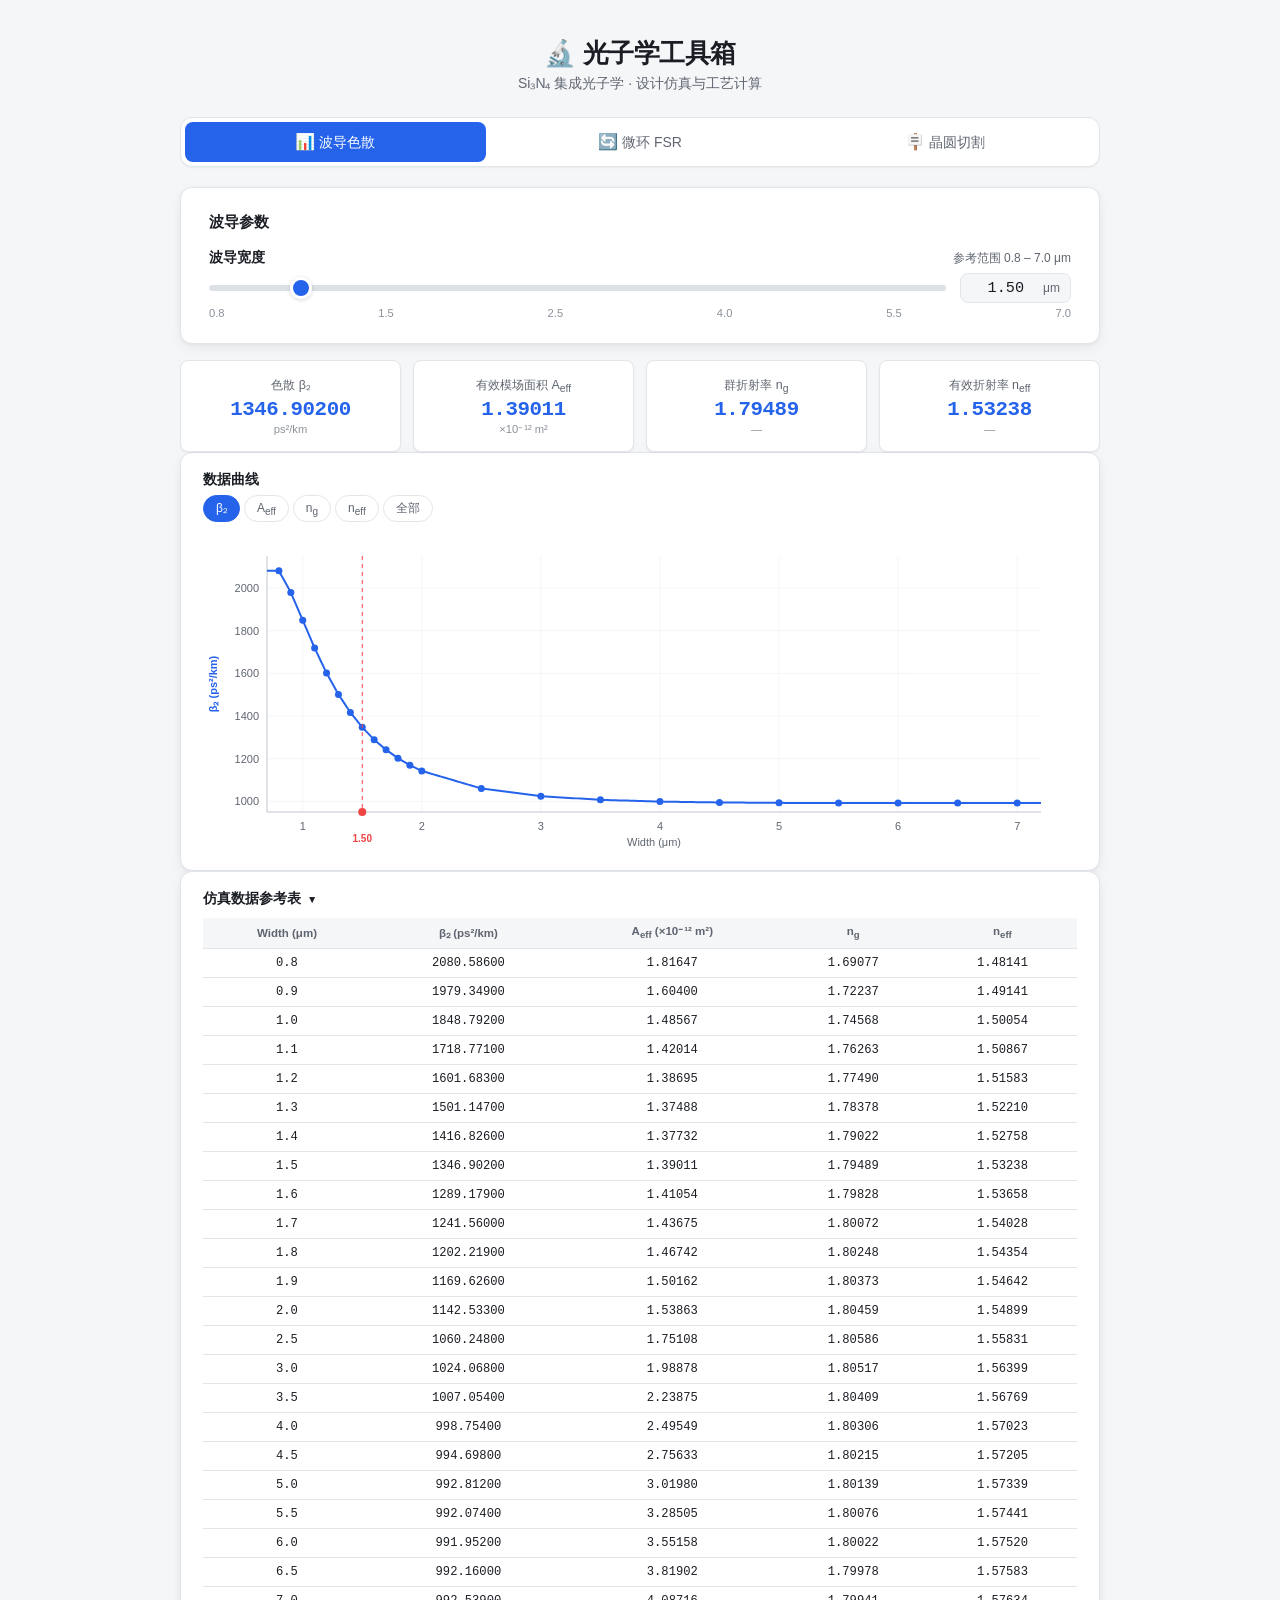
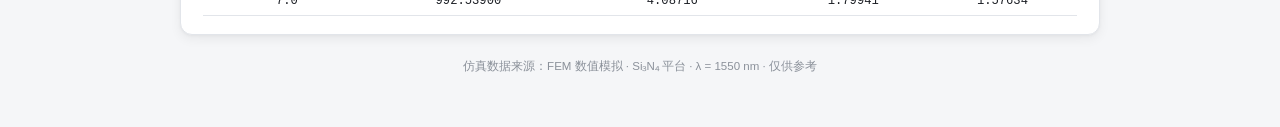
==== index.html @ 235e9ef7 "feat: photonics toolbox - waveguide, microring, wafer calculators" ====
<!DOCTYPE html>
<html lang="zh-CN">
<head>
<meta charset="UTF-8">
<meta name="viewport" content="width=device-width, initial-scale=1.0">
<title>光子学工具箱 — Photonics Toolbox</title>
<link rel="stylesheet" href="css/style.css">
</head>
<body>

<div class="app-container">

  <!-- Header -->
  <header class="app-header">
    <h1>🔬 光子学工具箱</h1>
    <p class="subtitle">Si₃N₄ 集成光子学 · 设计仿真与工艺计算</p>
  </header>

  <!-- Tab Navigation -->
  <nav class="tab-nav" id="tabNav">
    <button class="tab-btn active" data-tab="waveguide">
      <span class="tab-icon">📊</span>波导色散
    </button>
    <button class="tab-btn" data-tab="microring">
      <span class="tab-icon">🔄</span>微环 FSR
    </button>
    <button class="tab-btn" data-tab="wafer">
      <span class="tab-icon">🪧</span>晶圆切割
    </button>
  </nav>

  <!-- ═══════════════ Panel 1: Waveguide Dispersion ═══════════ -->
  <section class="tab-panel active" id="panel-waveguide">

    <!-- Input Card -->
    <div class="card">
      <div class="card-header">波导参数</div>
      <div class="input-group">
        <div class="input-label-row">
          <label for="wgWidthSlider">波导宽度</label>
          <span class="unit">参考范围 0.8 – 7.0 μm</span>
        </div>
        <div class="slider-row">
          <input type="range" id="wgWidthSlider" min="0.8" max="7.0" step="0.01" value="1.5">
          <div class="number-input-wrap">
            <input type="number" id="wgWidthInput" min="0.5" max="10" step="0.01" value="1.50">
            <span class="unit-suffix">μm</span>
          </div>
        </div>
        <div class="range-labels">
          <span>0.8</span><span>1.5</span><span>2.5</span><span>4.0</span><span>5.5</span><span>7.0</span>
        </div>
        <div class="warning" id="wgWarning">⚠ 输入宽度超出仿真数据范围 (0.8–7.0 μm)，结果为线性外推，精度有限。</div>
      </div>
    </div>

    <!-- Results -->
    <div class="results-grid cols-4" id="wgResults">
      <div class="result-card">
        <div class="param-name">色散 β₂</div>
        <div class="param-value" id="wgBeta2">--</div>
        <div class="param-unit">ps²/km</div>
      </div>
      <div class="result-card">
        <div class="param-name">有效模场面积 A<sub>eff</sub></div>
        <div class="param-value" id="wgAeff">--</div>
        <div class="param-unit">×10⁻¹² m²</div>
      </div>
      <div class="result-card">
        <div class="param-name">群折射率 n<sub>g</sub></div>
        <div class="param-value" id="wgNg">--</div>
        <div class="param-unit">—</div>
      </div>
      <div class="result-card">
        <div class="param-name">有效折射率 n<sub>eff</sub></div>
        <div class="param-value" id="wgNeff">--</div>
        <div class="param-unit">—</div>
      </div>
    </div>

    <!-- Chart -->
    <div class="chart-card">
      <h3>数据曲线</h3>
      <div class="chart-tabs" id="wgChartTabs">
        <button class="chart-tab active" data-series="beta2">β₂</button>
        <button class="chart-tab" data-series="aeff">A<sub>eff</sub></button>
        <button class="chart-tab" data-series="ng">n<sub>g</sub></button>
        <button class="chart-tab" data-series="neff">n<sub>eff</sub></button>
        <button class="chart-tab" data-series="all">全部</button>
      </div>
      <div class="canvas-wrap">
        <canvas id="wgChart"></canvas>
      </div>
    </div>

    <!-- Data Table -->
    <div class="table-card">
      <h3 id="wgTableToggle">
        仿真数据参考表
        <span class="toggle-icon" id="wgToggleIcon">▼</span>
      </h3>
      <div id="wgTableWrap">
        <table>
          <thead>
            <tr>
              <th>Width (μm)</th>
              <th>β₂ (ps²/km)</th>
              <th>A<sub>eff</sub> (×10⁻¹² m²)</th>
              <th>n<sub>g</sub></th>
              <th>n<sub>eff</sub></th>
            </tr>
          </thead>
          <tbody id="wgTableBody"></tbody>
        </table>
      </div>
    </div>

  </section>

  <!-- ═══════════════ Panel 2: Microring FSR ═══════════════ -->
  <section class="tab-panel" id="panel-microring">

    <div class="card">
      <div class="card-header">参数设置</div>
      <div class="formula-block">R = c / (n<sub>g</sub> · 2π · FSR)</div>

      <div class="preset-row" id="mrPresets">
        <span style="font-size:0.8rem;color:var(--color-text-secondary);align-self:center">预设波导：</span>
        <button class="preset-btn active" data-ng="1.85">标准 Si₃N₄<br><span style="font-size:0.65rem">700×1500 nm</span></button>
        <button class="preset-btn" data-ng="1.92">厚膜 Si₃N₄<br><span style="font-size:0.65rem">800×2000 nm</span></button>
        <button class="preset-btn" data-ng="1.72">薄膜 Si₃N₄<br><span style="font-size:0.65rem">400×1000 nm</span></button>
        <button class="preset-btn" data-ng="1.78">自定义</button>
      </div>

      <div class="input-group">
        <div class="input-label-row">
          <label for="mrFsr">FSR（自由光谱范围）</label>
          <span class="unit" id="mrFsrVal">100 GHz</span>
        </div>
        <input type="range" id="mrFsr" min="10" max="1000" step="5" value="100">
      </div>
      <div class="input-group">
        <div class="input-label-row">
          <label for="mrNg">群折射率 n<sub>g</sub></label>
          <span class="unit" id="mrNgVal">1.85</span>
        </div>
        <input type="range" id="mrNg" min="1.50" max="2.20" step="0.01" value="1.85">
      </div>
      <div class="input-group">
        <div class="input-label-row">
          <label for="mrLam">中心波长 λ</label>
          <span class="unit" id="mrLamVal">1550 nm</span>
        </div>
        <input type="range" id="mrLam" min="1000" max="2000" step="10" value="1550">
      </div>
    </div>

    <div class="card">
      <div class="card-header">计算结果</div>
      <div class="results-grid cols-3" id="mrResults">
        <div class="result-card">
          <div class="param-name">环半径 R</div>
          <div class="param-value" id="mrR">—</div>
          <div class="param-unit">μm</div>
        </div>
        <div class="result-card">
          <div class="param-name">周长 L = 2πR</div>
          <div class="param-value" id="mrL">—</div>
          <div class="param-unit">μm</div>
        </div>
        <div class="result-card">
          <div class="param-name">直径 2R</div>
          <div class="param-value" id="mrD">—</div>
          <div class="param-unit">μm</div>
        </div>
        <div class="result-card">
          <div class="param-name">FSR（波长域）</div>
          <div class="param-value" id="mrFsrNm">—</div>
          <div class="param-unit">nm</div>
        </div>
        <div class="result-card">
          <div class="param-name">模式间距 Δν</div>
          <div class="param-value" id="mrFsrGhz">—</div>
          <div class="param-unit">GHz</div>
        </div>
        <div class="result-card">
          <div class="param-name">腔内光子寿命 τ<br><span style="font-size:0.65rem;color:var(--color-text-tertiary)">(假设 Q = 10⁶)</span></div>
          <div class="param-value" id="mrTau">—</div>
          <div class="param-unit">ns</div>
        </div>
      </div>
      <div class="info-note" id="mrNote"></div>
    </div>

  </section>

  <!-- ═══════════════ Panel 3: Wafer Die Calculator ═══════════ -->
  <section class="tab-panel" id="panel-wafer">

    <div class="card">
      <div class="split-layout">
        <!-- Controls -->
        <div class="split-controls">
          <div class="card-header">晶圆参数设置</div>

          <div class="input-group">
            <label style="display:block;font-size:0.8rem;font-weight:600;margin-bottom:4px;">晶圆尺寸</label>
            <select id="wfSize">
              <option value="4">4 Inch (100 mm)</option>
              <option value="6">6 Inch (150 mm)</option>
              <option value="8" selected>8 Inch (200 mm)</option>
              <option value="12">12 Inch (300 mm)</option>
            </select>
          </div>

          <div style="display:flex;gap:10px;" class="input-group">
            <div style="flex:1">
              <label style="display:block;font-size:0.8rem;font-weight:600;margin-bottom:4px;">Die 宽度 X (mm)</label>
              <input type="number" id="wfDieX" value="5.0" step="0.1" min="0.1" style="width:100%;padding:7px 10px;border:1px solid var(--color-border);border-radius:var(--radius);font-size:0.9rem;">
            </div>
            <div style="flex:1">
              <label style="display:block;font-size:0.8rem;font-weight:600;margin-bottom:4px;">Die 高度 Y (mm)</label>
              <input type="number" id="wfDieY" value="5.0" step="0.1" min="0.1" style="width:100%;padding:7px 10px;border:1px solid var(--color-border);border-radius:var(--radius);font-size:0.9rem;">
            </div>
          </div>

          <div style="display:flex;gap:10px;" class="input-group">
            <div style="flex:1">
              <label style="display:block;font-size:0.8rem;font-weight:600;margin-bottom:4px;">切割道宽度 (mm)</label>
              <input type="number" id="wfScribe" value="0.10" step="0.01" min="0" style="width:100%;padding:7px 10px;border:1px solid var(--color-border);border-radius:var(--radius);font-size:0.9rem;">
            </div>
            <div style="flex:1">
              <label style="display:block;font-size:0.8rem;font-weight:600;margin-bottom:4px;">边缘去除 (mm)</label>
              <input type="number" id="wfEdge" value="3.0" step="0.1" min="0" style="width:100%;padding:7px 10px;border:1px solid var(--color-border);border-radius:var(--radius);font-size:0.9rem;">
            </div>
          </div>

          <div class="results-panel">
            <h3>计算结果</h3>
            <div class="result-item">
              <span>有效芯片 (Good Dies):</span>
              <strong id="wfGood">0</strong>
            </div>
            <div class="result-item">
              <span>残缺/边缘芯片 (Partial):</span>
              <span id="wfPartial">0</span>
            </div>
            <div class="result-item">
              <span>总计 (Total):</span>
              <span id="wfTotal">0</span>
            </div>
            <div class="result-item">
              <span>晶圆面积利用率:</span>
              <span id="wfUtil">0%</span>
            </div>
          </div>

          <p class="info-note">* 计算基于中心对齐网格法。1 Inch = 25.4 mm。</p>
        </div>

        <!-- Visualization -->
        <div class="split-viz">
          <div class="wafer-viz">
            <canvas id="wfCanvas" width="500" height="500"></canvas>
            <div class="legend">
              <div class="legend-item"><div class="legend-box" style="background:#2ecc71;"></div> 有效 Die</div>
              <div class="legend-item"><div class="legend-box" style="background:#e74c3c;"></div> 无效 Die</div>
              <div class="legend-item"><div class="legend-box" style="background:rgba(255,255,255,0.1);border:1px dashed #888;"></div> 切割道</div>
            </div>
          </div>
        </div>
      </div>
    </div>

  </section>

  <!-- Footer -->
  <footer class="app-footer">
    仿真数据来源：FEM 数值模拟 · Si₃N₄ 平台 · λ = 1550 nm · 仅供参考
  </footer>

</div>

<!-- Scripts: load modules first, then app controller -->
<script src="js/waveguide.js"></script>
<script src="js/microring.js"></script>
<script src="js/wafer.js"></script>
<script src="js/app.js"></script>

</body>
</html>
---- css/style.css ----
/* ═══════════════════════════════════════════════════════════════
   Photonics Toolbox — Unified Design System
   Si₃N₄ Integrated Photonics Design & Process Calculator
   ═══════════════════════════════════════════════════════════════ */

/* ── Design Tokens ─────────────────────────────────────────── */
:root {
  /* Palette */
  --color-primary: #2563eb;
  --color-primary-hover: #1d4ed8;
  --color-primary-light: #eff4ff;
  --color-accent-amber: #d97706;
  --color-accent-emerald: #059669;
  --color-accent-violet: #7c3aed;
  --color-danger: #ef4444;

  /* Surfaces */
  --color-bg: #f5f6f8;
  --color-surface: #ffffff;
  --color-surface-secondary: #f8f9fb;
  --color-surface-warning: #fffbeb;

  /* Text */
  --color-text: #1a1d23;
  --color-text-secondary: #5f6570;
  --color-text-tertiary: #8b919a;

  /* Borders */
  --color-border: #e2e5ea;
  --color-border-secondary: #dde1e7;
  --color-border-tertiary: #e8ecf1;
  --color-border-warning: #fde68a;

  /* Shadows */
  --shadow-sm: 0 1px 2px rgba(0,0,0,0.05);
  --shadow-md: 0 4px 12px rgba(0,0,0,0.06), 0 1px 3px rgba(0,0,0,0.04);
  --shadow-lg: 0 8px 24px rgba(0,0,0,0.08), 0 2px 6px rgba(0,0,0,0.04);

  /* Radii */
  --radius-sm: 6px;
  --radius: 8px;
  --radius-md: 8px;
  --radius-lg: 12px;
  --radius-xl: 16px;
  --radius-full: 20px;

  /* Typography */
  --font-sans: -apple-system, BlinkMacSystemFont, 'Segoe UI', 'PingFang SC',
    'Microsoft YaHei', sans-serif;
  --font-mono: 'SF Mono', 'Cascadia Code', 'Consolas', monospace;

  /* Transitions */
  --ease-out: cubic-bezier(0.16, 1, 0.3, 1);
  --duration-fast: 150ms;
  --duration-normal: 250ms;

  /* ── Aliases for microring module compatibility ─────────── */
  --color-background-primary: var(--color-surface);
  --color-background-secondary: var(--color-surface-secondary);
  --color-background-info: var(--color-primary-light);
  --color-text-primary: var(--color-text);
  --color-text-info: var(--color-primary);
  --border-radius-md: var(--radius);
  --border-radius-lg: var(--radius-lg);
}

/* ── Reset ────────────────────────────────────────────────── */
*, *::before, *::after {
  box-sizing: border-box;
  margin: 0;
  padding: 0;
}

/* ── Body ─────────────────────────────────────────────────── */
body {
  font-family: var(--font-sans);
  background: var(--color-bg);
  color: var(--color-text);
  min-height: 100vh;
  display: flex;
  justify-content: center;
  padding: 32px 20px 48px;
}

/* ── App Shell ────────────────────────────────────────────── */
.app-container {
  width: 100%;
  max-width: 920px;
  display: flex;
  flex-direction: column;
  gap: 20px;
}

/* ── Header ───────────────────────────────────────────────── */
.app-header {
  text-align: center;
  padding: 4px 0;
}
.app-header h1 {
  font-size: 1.6rem;
  font-weight: 700;
  letter-spacing: -0.02em;
  color: var(--color-text);
}
.app-header .subtitle {
  font-size: 0.875rem;
  color: var(--color-text-secondary);
  margin-top: 4px;
}

/* ── Tab Navigation ───────────────────────────────────────── */
.tab-nav {
  display: flex;
  gap: 4px;
  background: var(--color-surface);
  border: 1px solid var(--color-border);
  border-radius: var(--radius-lg);
  padding: 4px;
  box-shadow: var(--shadow-sm);
  overflow-x: auto;
}
.tab-btn {
  flex: 1;
  min-width: 0;
  padding: 10px 16px;
  border: none;
  border-radius: var(--radius);
  background: transparent;
  color: var(--color-text-secondary);
  font-size: 0.875rem;
  font-weight: 500;
  font-family: var(--font-sans);
  cursor: pointer;
  transition: all var(--duration-fast);
  white-space: nowrap;
}
.tab-btn:hover {
  color: var(--color-primary);
  background: var(--color-primary-light);
}
.tab-btn.active {
  background: var(--color-primary);
  color: #fff;
}
.tab-icon {
  font-size: 1rem;
  margin-right: 4px;
}

/* ── Tab Panels ───────────────────────────────────────────── */
.tab-panel {
  display: none;
}
.tab-panel.active {
  display: block;
}

/* ── Card ─────────────────────────────────────────────────── */
.card {
  background: var(--color-surface);
  border: 1px solid var(--color-border);
  border-radius: var(--radius-lg);
  padding: 24px 28px;
  box-shadow: var(--shadow-md);
  margin-bottom: 16px;
}
.card:last-child { margin-bottom: 0; }
.card-header {
  font-size: 0.95rem;
  font-weight: 600;
  color: var(--color-text);
  margin-bottom: 16px;
  display: flex;
  align-items: center;
  gap: 8px;
}

/* ── Form Controls ────────────────────────────────────────── */
.input-group { margin-bottom: 14px; }
.input-group:last-child { margin-bottom: 0; }

.input-label-row {
  display: flex;
  justify-content: space-between;
  align-items: baseline;
  margin-bottom: 6px;
}
.input-label-row label {
  font-weight: 600;
  font-size: 0.875rem;
}
.input-label-row .unit {
  font-size: 0.75rem;
  color: var(--color-text-secondary);
}

/* Range slider row */
.slider-row {
  display: flex;
  align-items: center;
  gap: 14px;
}

/* Custom range input */
input[type="range"] {
  -webkit-appearance: none;
  appearance: none;
  flex: 1;
  height: 6px;
  border-radius: 3px;
  background: var(--color-border-secondary);
  outline: none;
  cursor: pointer;
}
input[type="range"]::-webkit-slider-thumb {
  -webkit-appearance: none;
  appearance: none;
  width: 22px;
  height: 22px;
  border-radius: 50%;
  background: var(--color-primary);
  border: 3px solid #fff;
  box-shadow: 0 1px 4px rgba(0,0,0,0.15);
  cursor: pointer;
  transition: transform 0.15s ease;
}
input[type="range"]::-webkit-slider-thumb:hover {
  transform: scale(1.12);
}

/* Number input */
.number-input-wrap {
  display: flex;
  align-items: center;
  background: var(--color-bg);
  border: 1px solid var(--color-border);
  border-radius: var(--radius);
  padding: 5px 10px;
  gap: 4px;
  transition: border-color var(--duration-fast);
}
.number-input-wrap:focus-within {
  border-color: var(--color-primary);
  box-shadow: 0 0 0 3px rgba(37,99,235,0.1);
}
.number-input-wrap input {
  border: none;
  background: transparent;
  font-size: 0.95rem;
  font-family: var(--font-mono);
  width: 68px;
  text-align: right;
  outline: none;
  color: var(--color-text);
}
.number-input-wrap .unit-suffix {
  font-size: 0.75rem;
  color: var(--color-text-secondary);
  white-space: nowrap;
}

.range-labels {
  display: flex;
  justify-content: space-between;
  font-size: 0.7rem;
  color: var(--color-text-tertiary);
  margin-top: 4px;
}

/* Select */
select {
  width: 100%;
  padding: 8px 12px;
  border: 1px solid var(--color-border);
  border-radius: var(--radius);
  font-size: 0.9rem;
  font-family: var(--font-sans);
  background: var(--color-surface);
  color: var(--color-text);
  cursor: pointer;
  outline: none;
}
select:focus {
  border-color: var(--color-primary);
  box-shadow: 0 0 0 3px rgba(37,99,235,0.1);
}

/* ── Warning ──────────────────────────────────────────────── */
.warning {
  font-size: 0.8rem;
  color: var(--color-accent-amber);
  background: var(--color-surface-warning);
  border: 1px solid var(--color-border-warning);
  border-radius: var(--radius);
  padding: 8px 12px;
  display: none;
  margin-top: 8px;
}
.warning.show { display: block; }

/* ── Preset Buttons ───────────────────────────────────────── */
.preset-row {
  display: flex;
  gap: 6px;
  flex-wrap: wrap;
  margin-bottom: 14px;
  align-items: center;
}
.preset-btn {
  font-size: 0.75rem;
  padding: 5px 12px;
  border: 1px solid var(--color-border-secondary);
  border-radius: var(--radius-full);
  background: transparent;
  color: var(--color-text-secondary);
  cursor: pointer;
  font-family: var(--font-sans);
  transition: all var(--duration-fast);
  line-height: 1.4;
}
.preset-btn:hover {
  border-color: var(--color-primary);
  color: var(--color-primary);
}
.preset-btn.active {
  background: var(--color-primary-light);
  color: var(--color-primary);
  border-color: transparent;
}

/* ── Results Grid ─────────────────────────────────────────── */
.results-grid {
  display: grid;
  gap: 12px;
}
.results-grid.cols-4 { grid-template-columns: repeat(4, 1fr); }
.results-grid.cols-3 { grid-template-columns: repeat(3, 1fr); }
.results-grid.cols-2 { grid-template-columns: repeat(2, 1fr); }

@media (max-width: 700px) {
  .results-grid.cols-4 { grid-template-columns: repeat(2, 1fr); }
  .results-grid.cols-3 { grid-template-columns: repeat(2, 1fr); }
}

.result-card {
  background: var(--color-surface);
  border: 1px solid var(--color-border);
  border-radius: var(--radius);
  padding: 16px 14px;
  text-align: center;
  box-shadow: var(--shadow-sm);
  transition: box-shadow var(--duration-fast), transform var(--duration-fast);
}
.result-card:hover {
  box-shadow: var(--shadow-md);
  transform: translateY(-1px);
}
.result-card .param-name {
  font-size: 0.78rem;
  font-weight: 500;
  color: var(--color-text-secondary);
  margin-bottom: 4px;
}
.result-card .param-value {
  font-family: var(--font-mono);
  font-size: 1.3rem;
  font-weight: 700;
  color: var(--color-primary);
  letter-spacing: -0.02em;
  word-break: break-all;
}
.result-card .param-unit {
  font-size: 0.7rem;
  color: var(--color-text-tertiary);
  margin-top: 2px;
}

/* ── Results Panel (wafer style) ──────────────────────────── */
.results-panel {
  background: var(--color-primary-light);
  padding: 14px 16px;
  border-radius: var(--radius);
  margin-top: 14px;
  border: 1px solid #b8daff;
}
.results-panel h3 {
  font-size: 0.85rem;
  margin-bottom: 8px;
}
.result-item {
  display: flex;
  justify-content: space-between;
  margin-bottom: 6px;
  font-size: 0.9rem;
}
.result-item strong {
  font-size: 1.05rem;
  color: var(--color-primary);
}

/* ── Chart ────────────────────────────────────────────────── */
.chart-card {
  background: var(--color-surface);
  border: 1px solid var(--color-border);
  border-radius: var(--radius-lg);
  padding: 18px 22px;
  box-shadow: var(--shadow-md);
}
.chart-card h3 {
  font-size: 0.85rem;
  font-weight: 600;
  margin-bottom: 6px;
}

/* Chart tabs */
.chart-tabs {
  display: flex;
  gap: 4px;
  margin-bottom: 10px;
  flex-wrap: wrap;
}
.chart-tab {
  border: 1px solid var(--color-border);
  background: var(--color-surface);
  padding: 4px 12px;
  border-radius: var(--radius-full);
  font-size: 0.75rem;
  cursor: pointer;
  transition: all var(--duration-fast);
  color: var(--color-text-secondary);
  font-family: var(--font-sans);
}
.chart-tab:hover {
  border-color: var(--color-primary);
  color: var(--color-primary);
}
.chart-tab.active {
  background: var(--color-primary);
  color: #fff;
  border-color: var(--color-primary);
}

/* Canvas wrapper */
.canvas-wrap {
  position: relative;
  width: 100%;
}
.canvas-wrap canvas {
  display: block;
  width: 100%;
}

/* ── Data Table ───────────────────────────────────────────── */
.table-card {
  background: var(--color-surface);
  border: 1px solid var(--color-border);
  border-radius: var(--radius-lg);
  padding: 18px 22px;
  box-shadow: var(--shadow-md);
  overflow-x: auto;
}
.table-card h3 {
  font-size: 0.85rem;
  font-weight: 600;
  margin-bottom: 10px;
  display: flex;
  align-items: center;
  gap: 6px;
  cursor: pointer;
  user-select: none;
}
.table-card h3 .toggle-icon {
  transition: transform var(--duration-normal);
  font-size: 0.65rem;
}
.table-card h3 .toggle-icon.collapsed {
  transform: rotate(-90deg);
}

table {
  width: 100%;
  border-collapse: collapse;
  font-size: 0.78rem;
}
th, td {
  padding: 7px 10px;
  text-align: center;
  border-bottom: 1px solid var(--color-border);
}
th {
  font-weight: 600;
  color: var(--color-text-secondary);
  font-size: 0.72rem;
  background: var(--color-bg);
  position: sticky;
  top: 0;
}
td {
  font-family: var(--font-mono);
  font-size: 0.76rem;
}
tr:hover td { background: var(--color-primary-light); }
tr.interpolated td { background: #fef3c7; }
tr.interpolated td:first-child::after {
  content: ' *';
  color: var(--color-accent-amber);
  font-size: 0.65rem;
}

.hidden { display: none; }

/* ── Wafer Visualization ──────────────────────────────────── */
.wafer-viz {
  display: flex;
  flex-direction: column;
  align-items: center;
  gap: 10px;
}
.wafer-viz canvas {
  border-radius: var(--radius);
  box-shadow: var(--shadow-md);
  max-width: 100%;
  height: auto;
}
.legend {
  display: flex;
  gap: 16px;
  font-size: 0.8rem;
}
.legend-item {
  display: flex;
  align-items: center;
  gap: 6px;
}
.legend-box {
  width: 14px;
  height: 14px;
  border-radius: 2px;
}

/* ── 2-Column Layout (Wafer) ──────────────────────────────── */
.split-layout {
  display: flex;
  gap: 20px;
  flex-wrap: wrap;
}
.split-layout .split-controls {
  flex: 1;
  min-width: 280px;
}
.split-layout .split-viz {
  flex: 1.5;
  min-width: 300px;
  display: flex;
  align-items: center;
  justify-content: center;
}

/* ── Formula Block ────────────────────────────────────────── */
.formula-block {
  font-family: var(--font-mono);
  font-size: 0.85rem;
  color: var(--color-text-secondary);
  background: var(--color-surface-secondary);
  padding: 10px 14px;
  border-radius: var(--radius);
  margin-bottom: 14px;
}

/* ── Info Note ────────────────────────────────────────────── */
.info-note {
  font-size: 0.78rem;
  color: var(--color-text-secondary);
  line-height: 1.6;
  margin-top: 10px;
}

/* ── Footer ───────────────────────────────────────────────── */
.app-footer {
  text-align: center;
  font-size: 0.72rem;
  color: var(--color-text-tertiary);
  padding: 4px 0;
}
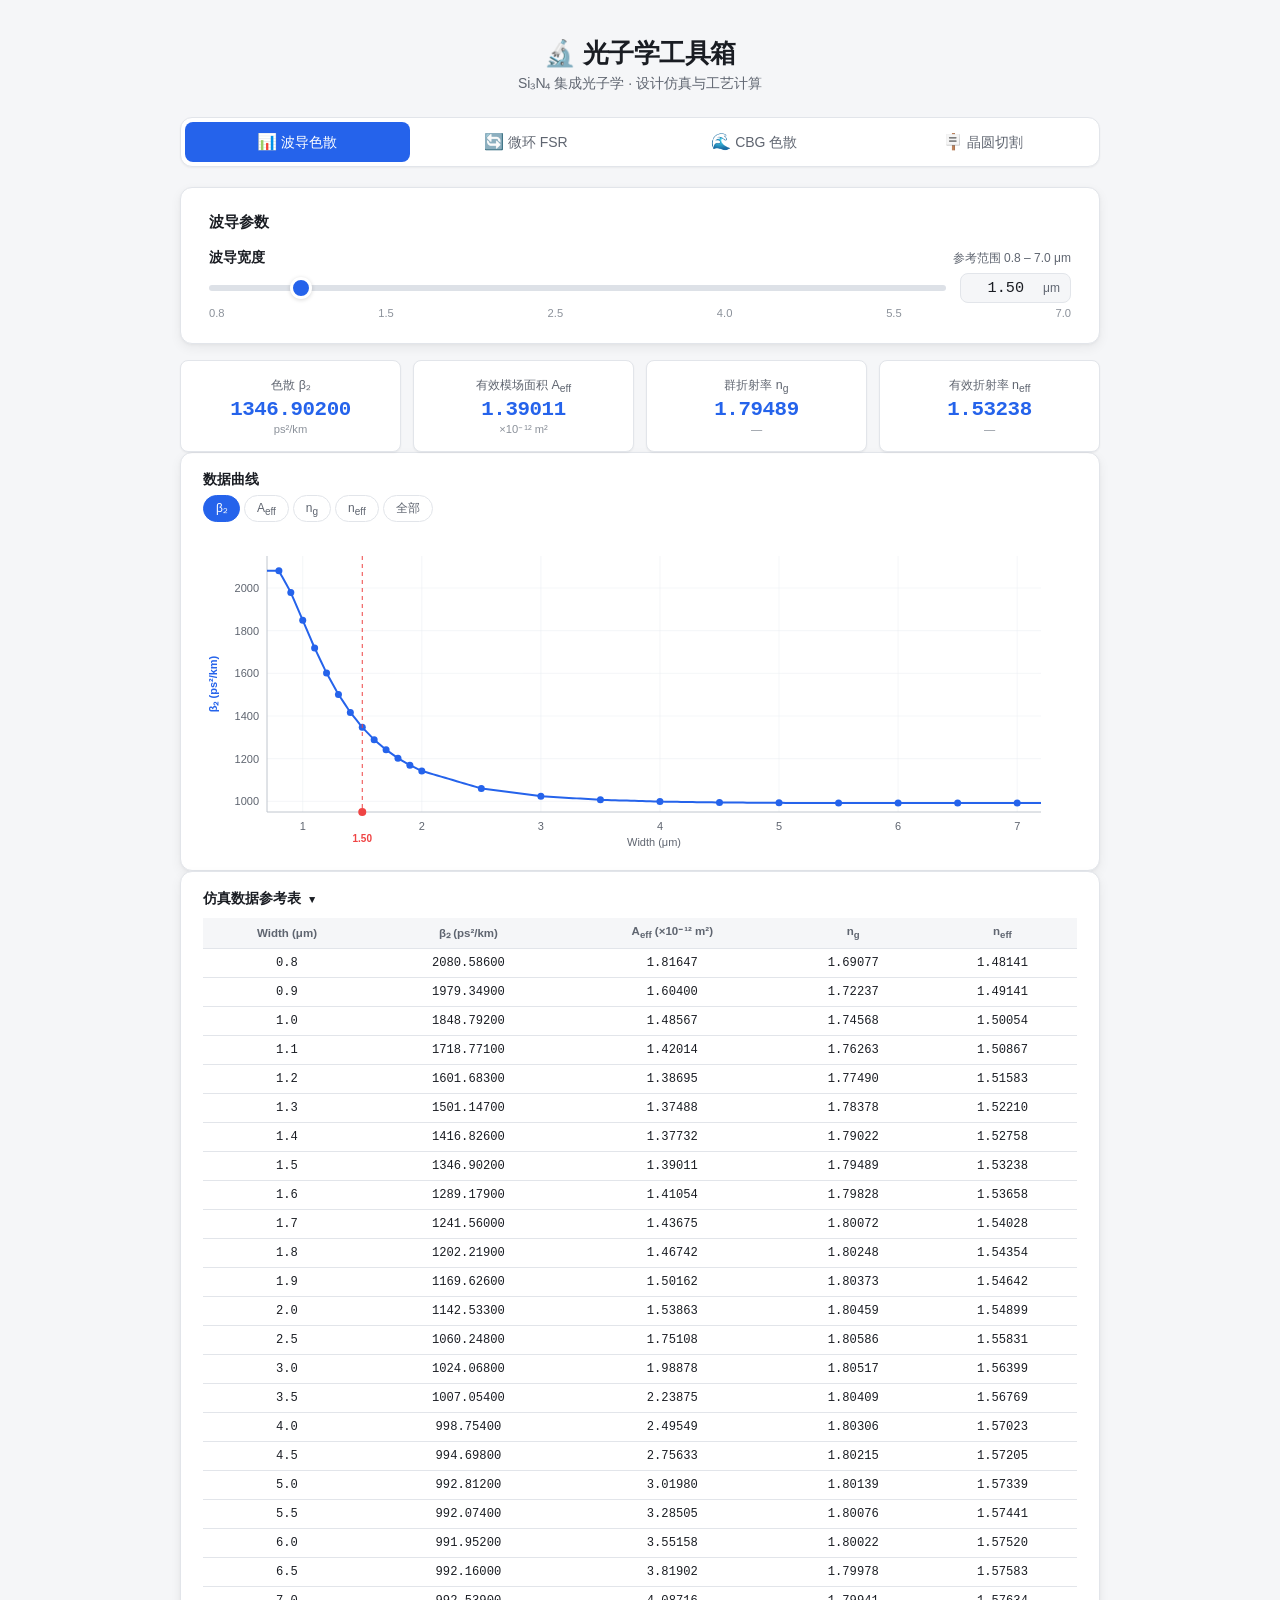
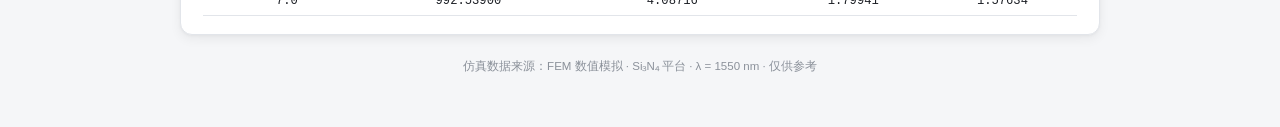
==== commit 6b3bcd2c: "feat: add chirped Bragg grating GDD calculator Add CBG GDD module with fitting and physical models, " ====
--- a/index.html
+++ b/index.html
@@ -23,6 +23,9 @@
     </button>
     <button class="tab-btn" data-tab="microring">
       <span class="tab-icon">🔄</span>微环 FSR
+    </button>
+    <button class="tab-btn" data-tab="cbg-gdd">
+      <span class="tab-icon">🌊</span>CBG 色散
     </button>
     <button class="tab-btn" data-tab="wafer">
       <span class="tab-icon">🪧</span>晶圆切割
@@ -194,7 +197,147 @@
 
   </section>
 
-  <!-- ═══════════════ Panel 3: Wafer Die Calculator ═══════════ -->
+  <!-- ═══════════════ Panel 3: CBG GDD Calculator ═══════════ -->
+  <section class="tab-panel" id="panel-cbg-gdd">
+
+    <!-- Input Card -->
+    <div class="card">
+      <div class="card-header">啁啾布拉格光栅参数</div>
+      <div class="formula-block">
+        |GDD|<sub>fit</sub> = k · N / Δλ &nbsp;&nbsp;|&nbsp;&nbsp;
+        |GDD|<sub>phys</sub> = n<sub>g</sub> · L · λ₀² / (π · c² · Δλ)
+      </div>
+
+      <!-- Waveguide Presets -->
+      <div class="preset-row" id="cbgPresets">
+        <span style="font-size:0.8rem;color:var(--color-text-secondary);align-self:center">预设波导：</span>
+        <button class="preset-btn active" data-ng="2.0" data-neff="1.9">标准 Si₃N₄<br><span style="font-size:0.65rem">n_eff=1.9 n_g=2.0</span></button>
+        <button class="preset-btn" data-ng="1.92" data-neff="1.85">厚膜 Si₃N₄<br><span style="font-size:0.65rem">800×2000 nm</span></button>
+        <button class="preset-btn" data-ng="1.78" data-neff="1.72">薄膜 Si₃N₄<br><span style="font-size:0.65rem">400×1000 nm</span></button>
+      </div>
+
+      <div class="input-group">
+        <div class="input-label-row">
+          <label for="cbgN">周期数 N</label>
+          <span class="unit" id="cbgNVal">500</span>
+        </div>
+        <input type="range" id="cbgN" min="10" max="2000" step="10" value="500">
+      </div>
+
+      <div class="input-group">
+        <div class="input-label-row">
+          <label for="cbgDlambda">波长带宽 Δλ</label>
+          <span class="unit" id="cbgDlambdaVal">80 nm</span>
+        </div>
+        <input type="range" id="cbgDlambda" min="1" max="300" step="1" value="80">
+      </div>
+
+      <div class="input-group">
+        <div class="input-label-row">
+          <label for="cbgLambda0">中心波长 λ₀</label>
+          <span class="unit" id="cbgLambda0Val">1550 nm</span>
+        </div>
+        <input type="range" id="cbgLambda0" min="800" max="2000" step="10" value="1550">
+      </div>
+
+      <div class="input-group">
+        <div class="input-label-row">
+          <label for="cbgNeff">有效折射率 n<sub>eff</sub></label>
+          <span class="unit" id="cbgNeffVal">1.90</span>
+        </div>
+        <input type="range" id="cbgNeff" min="1.40" max="3.50" step="0.01" value="1.90">
+      </div>
+
+      <div class="input-group">
+        <div class="input-label-row">
+          <label for="cbgNg">群折射率 n<sub>g</sub></label>
+          <span class="unit" id="cbgNgVal">2.00</span>
+        </div>
+        <input type="range" id="cbgNg" min="1.50" max="4.00" step="0.01" value="2.00">
+      </div>
+
+      <!-- Chirp Direction -->
+      <div class="input-group">
+        <label style="display:block;font-weight:600;font-size:0.875rem;margin-bottom:6px;">啁啾方向（色散符号）</label>
+        <div class="preset-row" id="cbgChirpGroup">
+          <button class="preset-btn active" data-chirp="short-first" style="flex:1;text-align:center;">
+            短波在前 λₘᵢₙ→λₘₐₓ<br><span style="font-size:0.65rem;">反常色散 GDD &lt; 0</span>
+          </button>
+          <button class="preset-btn" data-chirp="long-first" style="flex:1;text-align:center;">
+            长波在前 λₘₐₓ→λₘᵢₙ<br><span style="font-size:0.65rem;">正常色散 GDD &gt; 0</span>
+          </button>
+        </div>
+      </div>
+
+      <div class="warning" id="cbgWarning"></div>
+    </div>
+
+    <!-- Results Card -->
+    <div class="card">
+      <div class="card-header">计算结果</div>
+      <div class="results-grid cols-2">
+        <div class="result-card">
+          <div class="param-name">群延时色散 |GDD|（拟合）</div>
+          <div class="param-value" id="cbgGddFit">—</div>
+          <div class="param-unit">ps²</div>
+        </div>
+        <div class="result-card">
+          <div class="param-name">群延时色散 |GDD|（物理）</div>
+          <div class="param-value" id="cbgGddPhys">—</div>
+          <div class="param-unit">ps²</div>
+        </div>
+        <div class="result-card">
+          <div class="param-name">光栅总长度 L</div>
+          <div class="param-value" id="cbgGratingLen">—</div>
+          <div class="param-unit">mm</div>
+        </div>
+        <div class="result-card">
+          <div class="param-name">单周期长度 Λ（Bragg 周期）</div>
+          <div class="param-value" id="cbgPeriodLen">—</div>
+          <div class="param-unit">nm</div>
+        </div>
+      </div>
+
+      <!-- Signed GDD (full width) -->
+      <div style="margin-top:12px;background:var(--color-primary-light);padding:14px 18px;border-radius:var(--radius);text-align:center;border:1px solid #b8daff;">
+        <div style="font-size:0.78rem;font-weight:500;color:var(--color-text-secondary);margin-bottom:4px;">带符号 GDD（考虑啁啾方向）</div>
+        <div style="font-family:var(--font-mono);font-size:1.5rem;font-weight:700;" id="cbgGddSigned">—</div>
+        <div style="font-size:0.75rem;color:var(--color-text-secondary);margin-top:2px;">ps² &nbsp;<span id="cbgDispBadge"></span></div>
+      </div>
+    </div>
+
+    <!-- Chart Card -->
+    <div class="chart-card">
+      <h3>|GDD| vs 带宽 Δλ（当前 N）</h3>
+      <p style="font-size:0.75rem;color:var(--color-text-tertiary);margin-bottom:8px;">
+        展示在当前周期数下，群延时色散随啁啾带宽的变化关系（拟合模型）。红色标记为当前工作点。
+      </p>
+      <div class="canvas-wrap">
+        <canvas id="cbgChart"></canvas>
+      </div>
+    </div>
+
+    <!-- Theory Card -->
+    <div class="card">
+      <div class="card-header">计算原理</div>
+      <div class="info-note">
+        <strong>① 拟合模型</strong>（经验验证 k = 5.600×10⁻³ ps²·nm，R² = 0.999999）<br>
+        <code style="background:var(--color-surface-secondary);padding:2px 6px;border-radius:4px;">|GDD| = k · N / Δλ_nm</code><br><br>
+
+        <strong>② 物理模型</strong>（从 Bragg 条件推导）<br>
+        <code style="background:var(--color-surface-secondary);padding:2px 6px;border-radius:4px;">Λ = λ₀ / (2 · n_eff)</code> — Bragg 周期<br>
+        <code style="background:var(--color-surface-secondary);padding:2px 6px;border-radius:4px;">L = N · Λ</code> — 光栅总长度<br>
+        <code style="background:var(--color-surface-secondary);padding:2px 6px;border-radius:4px;">|GDD| = n_g · L · λ₀² / (π · c² · Δλ)</code><br><br>
+
+        <strong>③ 色散符号</strong><br>
+        · 短波在前（λₘᵢₙ→λₘₐₓ）→ 短波先反射路程短、延迟小 → dτ/dλ > 0 → <strong>反常色散 GDD &lt; 0</strong><br>
+        · 长波在前（λₘₐₓ→λₘᵢₙ）→ 长波先反射路程长、延迟大 → dτ/dλ &lt; 0 → <strong>正常色散 GDD &gt; 0</strong>
+      </div>
+    </div>
+
+  </section>
+
+  <!-- ═══════════════ Panel 4: Wafer Die Calculator ═══════════ -->
   <section class="tab-panel" id="panel-wafer">
 
     <div class="card">
@@ -284,6 +427,7 @@
 <!-- Scripts: load modules first, then app controller -->
 <script src="js/waveguide.js"></script>
 <script src="js/microring.js"></script>
+<script src="js/cbg-gdd.js"></script>
 <script src="js/wafer.js"></script>
 <script src="js/app.js"></script>
 
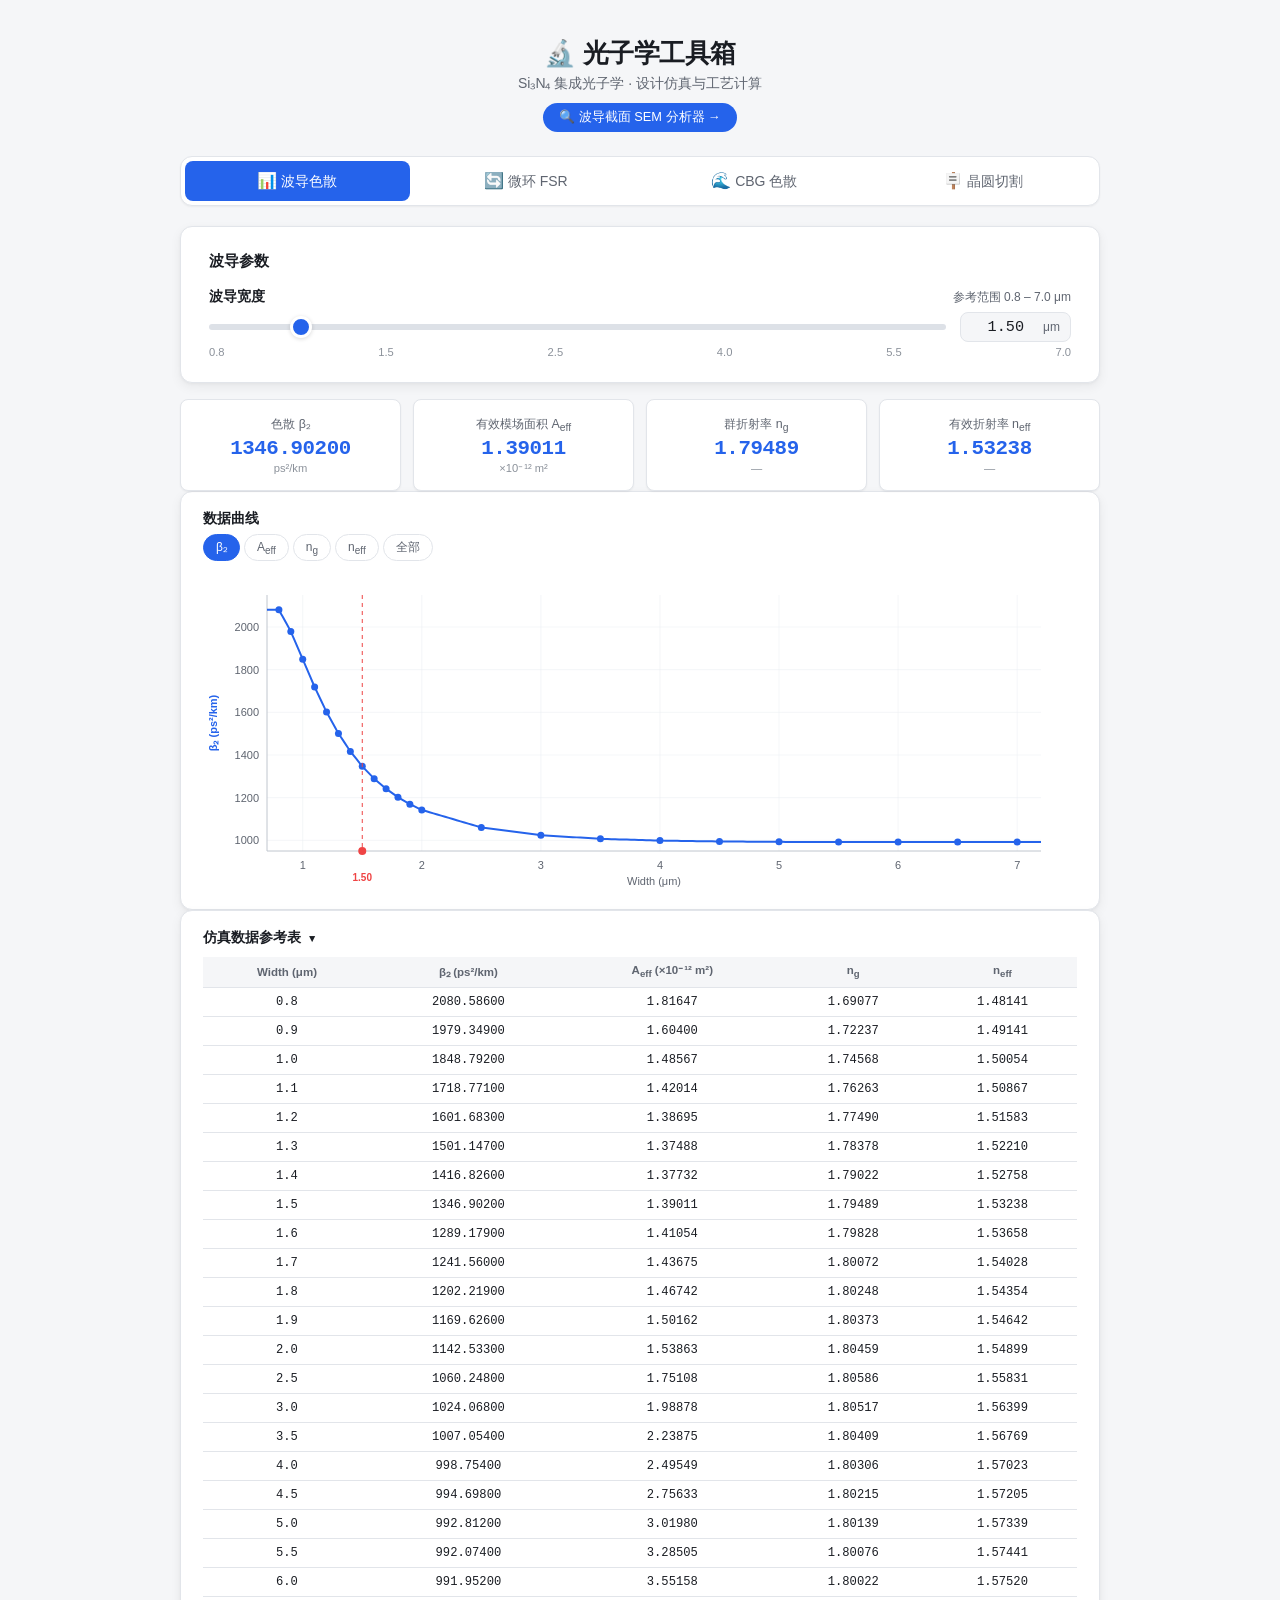
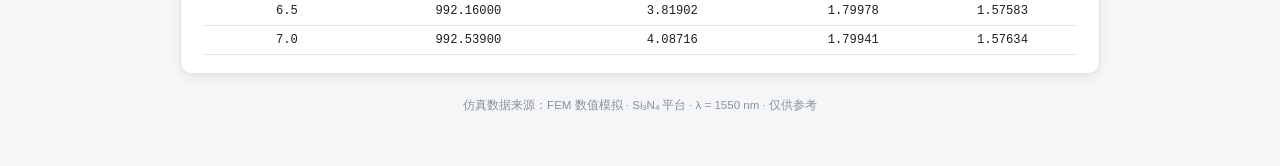
==== commit c1344a02: "feat: add waveguide cross-section SEM analyzer Add standalone waveguide-analyzer.html with full SEM " ====
--- a/index.html
+++ b/index.html
@@ -14,6 +14,9 @@
   <header class="app-header">
     <h1>🔬 光子学工具箱</h1>
     <p class="subtitle">Si₃N₄ 集成光子学 · 设计仿真与工艺计算</p>
+    <div style="margin-top:10px;">
+      <a href="waveguide-analyzer.html" style="display:inline-block;padding:6px 16px;background:var(--color-primary);color:#fff;border-radius:var(--radius-full);font-size:0.8rem;text-decoration:none;font-weight:500;transition:all var(--duration-fast);">🔍 波导截面 SEM 分析器 →</a>
+    </div>
   </header>
 
   <!-- Tab Navigation -->
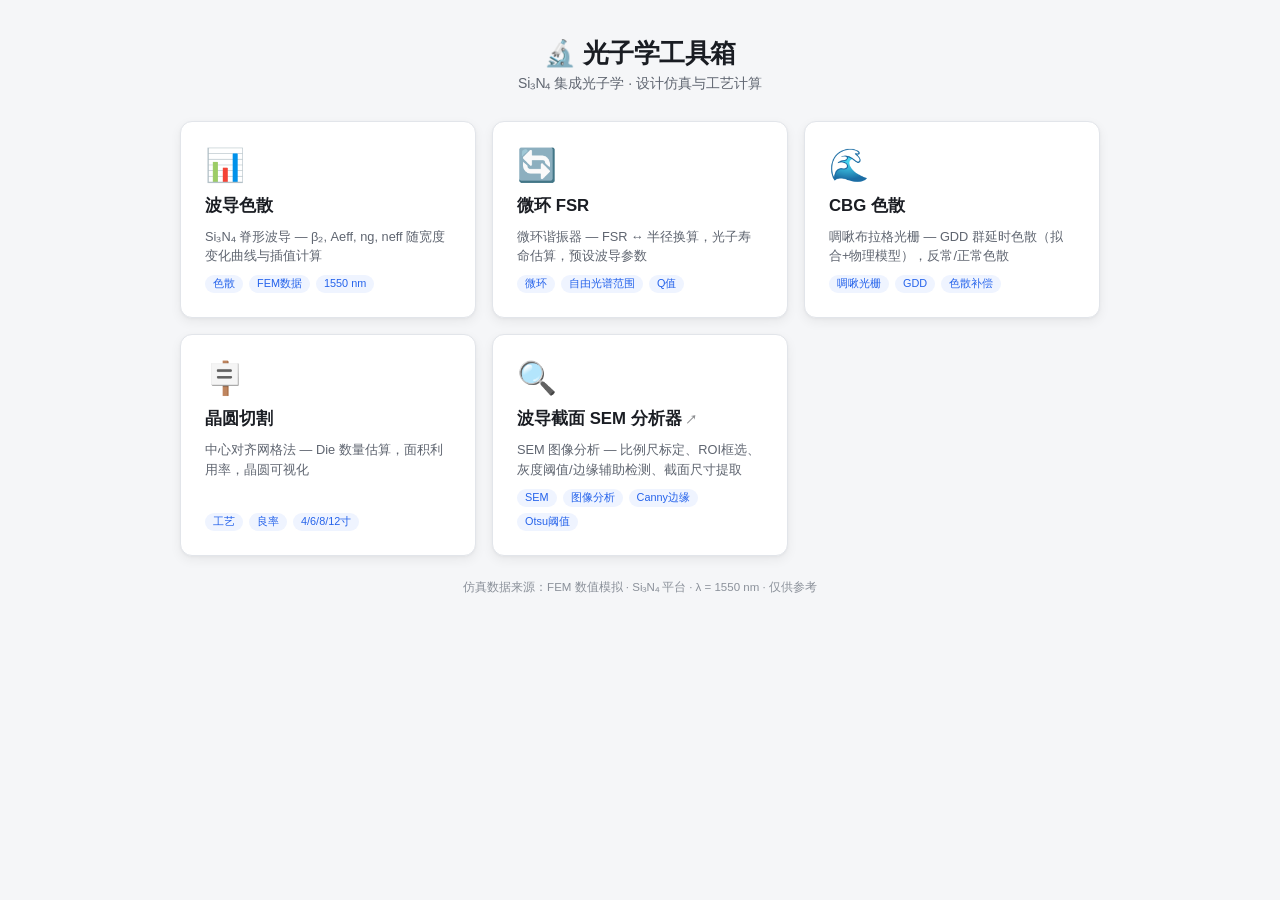
==== commit bf675c08: "refactor: reorganize tools into separate directories with landing page Split calculators into wavegu" ====
--- a/index.html
+++ b/index.html
@@ -5,434 +5,141 @@
 <meta name="viewport" content="width=device-width, initial-scale=1.0">
 <title>光子学工具箱 — Photonics Toolbox</title>
 <link rel="stylesheet" href="css/style.css">
+<style>
+  .tool-grid {
+    display: grid;
+    grid-template-columns: repeat(auto-fill, minmax(260px, 1fr));
+    gap: 16px;
+    margin-top: 4px;
+  }
+  .tool-card {
+    background: var(--color-surface);
+    border: 1px solid var(--color-border);
+    border-radius: var(--radius-lg);
+    padding: 24px;
+    box-shadow: var(--shadow-md);
+    cursor: pointer;
+    text-decoration: none;
+    color: inherit;
+    transition: all var(--duration-normal);
+    display: flex;
+    flex-direction: column;
+    gap: 10px;
+  }
+  .tool-card:hover {
+    box-shadow: var(--shadow-lg);
+    transform: translateY(-2px);
+    border-color: var(--color-primary);
+  }
+  .tool-card .tool-icon { font-size: 2rem; }
+  .tool-card .tool-name {
+    font-size: 1.05rem;
+    font-weight: 700;
+    color: var(--color-text);
+  }
+  .tool-card .tool-desc {
+    font-size: 0.8rem;
+    color: var(--color-text-secondary);
+    line-height: 1.5;
+  }
+  .tool-card .tool-tags {
+    display: flex;
+    gap: 6px;
+    flex-wrap: wrap;
+    margin-top: auto;
+  }
+  .tool-card .tool-tag {
+    font-size: 0.68rem;
+    padding: 2px 8px;
+    border-radius: var(--radius-full);
+    background: var(--color-primary-light);
+    color: var(--color-primary);
+    font-weight: 500;
+  }
+  .tool-card.ext-link .tool-name::after {
+    content: ' ↗';
+    font-size: 0.75rem;
+    opacity: 0.5;
+  }
+  @media (max-width: 600px) {
+    .tool-grid { grid-template-columns: 1fr; }
+  }
+</style>
 </head>
 <body>
 
 <div class="app-container">
 
-  <!-- Header -->
   <header class="app-header">
     <h1>🔬 光子学工具箱</h1>
     <p class="subtitle">Si₃N₄ 集成光子学 · 设计仿真与工艺计算</p>
-    <div style="margin-top:10px;">
-      <a href="waveguide-analyzer.html" style="display:inline-block;padding:6px 16px;background:var(--color-primary);color:#fff;border-radius:var(--radius-full);font-size:0.8rem;text-decoration:none;font-weight:500;transition:all var(--duration-fast);">🔍 波导截面 SEM 分析器 →</a>
-    </div>
   </header>
 
-  <!-- Tab Navigation -->
-  <nav class="tab-nav" id="tabNav">
-    <button class="tab-btn active" data-tab="waveguide">
-      <span class="tab-icon">📊</span>波导色散
-    </button>
-    <button class="tab-btn" data-tab="microring">
-      <span class="tab-icon">🔄</span>微环 FSR
-    </button>
-    <button class="tab-btn" data-tab="cbg-gdd">
-      <span class="tab-icon">🌊</span>CBG 色散
-    </button>
-    <button class="tab-btn" data-tab="wafer">
-      <span class="tab-icon">🪧</span>晶圆切割
-    </button>
-  </nav>
+  <div class="tool-grid">
 
-  <!-- ═══════════════ Panel 1: Waveguide Dispersion ═══════════ -->
-  <section class="tab-panel active" id="panel-waveguide">
+    <a class="tool-card" href="waveguide/">
+      <div class="tool-icon">📊</div>
+      <div class="tool-name">波导色散</div>
+      <div class="tool-desc">Si₃N₄ 脊形波导 — β₂, Aeff, ng, neff 随宽度变化曲线与插值计算</div>
+      <div class="tool-tags">
+        <span class="tool-tag">色散</span>
+        <span class="tool-tag">FEM数据</span>
+        <span class="tool-tag">1550 nm</span>
+      </div>
+    </a>
 
-    <!-- Input Card -->
-    <div class="card">
-      <div class="card-header">波导参数</div>
-      <div class="input-group">
-        <div class="input-label-row">
-          <label for="wgWidthSlider">波导宽度</label>
-          <span class="unit">参考范围 0.8 – 7.0 μm</span>
-        </div>
-        <div class="slider-row">
-          <input type="range" id="wgWidthSlider" min="0.8" max="7.0" step="0.01" value="1.5">
-          <div class="number-input-wrap">
-            <input type="number" id="wgWidthInput" min="0.5" max="10" step="0.01" value="1.50">
-            <span class="unit-suffix">μm</span>
-          </div>
-        </div>
-        <div class="range-labels">
-          <span>0.8</span><span>1.5</span><span>2.5</span><span>4.0</span><span>5.5</span><span>7.0</span>
-        </div>
-        <div class="warning" id="wgWarning">⚠ 输入宽度超出仿真数据范围 (0.8–7.0 μm)，结果为线性外推，精度有限。</div>
+    <a class="tool-card" href="microring/">
+      <div class="tool-icon">🔄</div>
+      <div class="tool-name">微环 FSR</div>
+      <div class="tool-desc">微环谐振器 — FSR ↔ 半径换算，光子寿命估算，预设波导参数</div>
+      <div class="tool-tags">
+        <span class="tool-tag">微环</span>
+        <span class="tool-tag">自由光谱范围</span>
+        <span class="tool-tag">Q值</span>
       </div>
-    </div>
+    </a>
 
-    <!-- Results -->
-    <div class="results-grid cols-4" id="wgResults">
-      <div class="result-card">
-        <div class="param-name">色散 β₂</div>
-        <div class="param-value" id="wgBeta2">--</div>
-        <div class="param-unit">ps²/km</div>
+    <a class="tool-card" href="cbg-gdd/">
+      <div class="tool-icon">🌊</div>
+      <div class="tool-name">CBG 色散</div>
+      <div class="tool-desc">啁啾布拉格光栅 — GDD 群延时色散（拟合+物理模型），反常/正常色散</div>
+      <div class="tool-tags">
+        <span class="tool-tag">啁啾光栅</span>
+        <span class="tool-tag">GDD</span>
+        <span class="tool-tag">色散补偿</span>
       </div>
-      <div class="result-card">
-        <div class="param-name">有效模场面积 A<sub>eff</sub></div>
-        <div class="param-value" id="wgAeff">--</div>
-        <div class="param-unit">×10⁻¹² m²</div>
+    </a>
+
+    <a class="tool-card" href="wafer/">
+      <div class="tool-icon">🪧</div>
+      <div class="tool-name">晶圆切割</div>
+      <div class="tool-desc">中心对齐网格法 — Die 数量估算，面积利用率，晶圆可视化</div>
+      <div class="tool-tags">
+        <span class="tool-tag">工艺</span>
+        <span class="tool-tag">良率</span>
+        <span class="tool-tag">4/6/8/12寸</span>
       </div>
-      <div class="result-card">
-        <div class="param-name">群折射率 n<sub>g</sub></div>
-        <div class="param-value" id="wgNg">--</div>
-        <div class="param-unit">—</div>
+    </a>
+
+    <a class="tool-card ext-link" href="waveguide-analyzer.html">
+      <div class="tool-icon">🔍</div>
+      <div class="tool-name">波导截面 SEM 分析器</div>
+      <div class="tool-desc">SEM 图像分析 — 比例尺标定、ROI框选、灰度阈值/边缘辅助检测、截面尺寸提取</div>
+      <div class="tool-tags">
+        <span class="tool-tag">SEM</span>
+        <span class="tool-tag">图像分析</span>
+        <span class="tool-tag">Canny边缘</span>
+        <span class="tool-tag">Otsu阈值</span>
       </div>
-      <div class="result-card">
-        <div class="param-name">有效折射率 n<sub>eff</sub></div>
-        <div class="param-value" id="wgNeff">--</div>
-        <div class="param-unit">—</div>
-      </div>
-    </div>
+    </a>
 
-    <!-- Chart -->
-    <div class="chart-card">
-      <h3>数据曲线</h3>
-      <div class="chart-tabs" id="wgChartTabs">
-        <button class="chart-tab active" data-series="beta2">β₂</button>
-        <button class="chart-tab" data-series="aeff">A<sub>eff</sub></button>
-        <button class="chart-tab" data-series="ng">n<sub>g</sub></button>
-        <button class="chart-tab" data-series="neff">n<sub>eff</sub></button>
-        <button class="chart-tab" data-series="all">全部</button>
-      </div>
-      <div class="canvas-wrap">
-        <canvas id="wgChart"></canvas>
-      </div>
-    </div>
+  </div>
 
-    <!-- Data Table -->
-    <div class="table-card">
-      <h3 id="wgTableToggle">
-        仿真数据参考表
-        <span class="toggle-icon" id="wgToggleIcon">▼</span>
-      </h3>
-      <div id="wgTableWrap">
-        <table>
-          <thead>
-            <tr>
-              <th>Width (μm)</th>
-              <th>β₂ (ps²/km)</th>
-              <th>A<sub>eff</sub> (×10⁻¹² m²)</th>
-              <th>n<sub>g</sub></th>
-              <th>n<sub>eff</sub></th>
-            </tr>
-          </thead>
-          <tbody id="wgTableBody"></tbody>
-        </table>
-      </div>
-    </div>
-
-  </section>
-
-  <!-- ═══════════════ Panel 2: Microring FSR ═══════════════ -->
-  <section class="tab-panel" id="panel-microring">
-
-    <div class="card">
-      <div class="card-header">参数设置</div>
-      <div class="formula-block">R = c / (n<sub>g</sub> · 2π · FSR)</div>
-
-      <div class="preset-row" id="mrPresets">
-        <span style="font-size:0.8rem;color:var(--color-text-secondary);align-self:center">预设波导：</span>
-        <button class="preset-btn active" data-ng="1.85">标准 Si₃N₄<br><span style="font-size:0.65rem">700×1500 nm</span></button>
-        <button class="preset-btn" data-ng="1.92">厚膜 Si₃N₄<br><span style="font-size:0.65rem">800×2000 nm</span></button>
-        <button class="preset-btn" data-ng="1.72">薄膜 Si₃N₄<br><span style="font-size:0.65rem">400×1000 nm</span></button>
-        <button class="preset-btn" data-ng="1.78">自定义</button>
-      </div>
-
-      <div class="input-group">
-        <div class="input-label-row">
-          <label for="mrFsr">FSR（自由光谱范围）</label>
-          <span class="unit" id="mrFsrVal">100 GHz</span>
-        </div>
-        <input type="range" id="mrFsr" min="10" max="1000" step="5" value="100">
-      </div>
-      <div class="input-group">
-        <div class="input-label-row">
-          <label for="mrNg">群折射率 n<sub>g</sub></label>
-          <span class="unit" id="mrNgVal">1.85</span>
-        </div>
-        <input type="range" id="mrNg" min="1.50" max="2.20" step="0.01" value="1.85">
-      </div>
-      <div class="input-group">
-        <div class="input-label-row">
-          <label for="mrLam">中心波长 λ</label>
-          <span class="unit" id="mrLamVal">1550 nm</span>
-        </div>
-        <input type="range" id="mrLam" min="1000" max="2000" step="10" value="1550">
-      </div>
-    </div>
-
-    <div class="card">
-      <div class="card-header">计算结果</div>
-      <div class="results-grid cols-3" id="mrResults">
-        <div class="result-card">
-          <div class="param-name">环半径 R</div>
-          <div class="param-value" id="mrR">—</div>
-          <div class="param-unit">μm</div>
-        </div>
-        <div class="result-card">
-          <div class="param-name">周长 L = 2πR</div>
-          <div class="param-value" id="mrL">—</div>
-          <div class="param-unit">μm</div>
-        </div>
-        <div class="result-card">
-          <div class="param-name">直径 2R</div>
-          <div class="param-value" id="mrD">—</div>
-          <div class="param-unit">μm</div>
-        </div>
-        <div class="result-card">
-          <div class="param-name">FSR（波长域）</div>
-          <div class="param-value" id="mrFsrNm">—</div>
-          <div class="param-unit">nm</div>
-        </div>
-        <div class="result-card">
-          <div class="param-name">模式间距 Δν</div>
-          <div class="param-value" id="mrFsrGhz">—</div>
-          <div class="param-unit">GHz</div>
-        </div>
-        <div class="result-card">
-          <div class="param-name">腔内光子寿命 τ<br><span style="font-size:0.65rem;color:var(--color-text-tertiary)">(假设 Q = 10⁶)</span></div>
-          <div class="param-value" id="mrTau">—</div>
-          <div class="param-unit">ns</div>
-        </div>
-      </div>
-      <div class="info-note" id="mrNote"></div>
-    </div>
-
-  </section>
-
-  <!-- ═══════════════ Panel 3: CBG GDD Calculator ═══════════ -->
-  <section class="tab-panel" id="panel-cbg-gdd">
-
-    <!-- Input Card -->
-    <div class="card">
-      <div class="card-header">啁啾布拉格光栅参数</div>
-      <div class="formula-block">
-        |GDD|<sub>fit</sub> = k · N / Δλ &nbsp;&nbsp;|&nbsp;&nbsp;
-        |GDD|<sub>phys</sub> = n<sub>g</sub> · L · λ₀² / (π · c² · Δλ)
-      </div>
-
-      <!-- Waveguide Presets -->
-      <div class="preset-row" id="cbgPresets">
-        <span style="font-size:0.8rem;color:var(--color-text-secondary);align-self:center">预设波导：</span>
-        <button class="preset-btn active" data-ng="2.0" data-neff="1.9">标准 Si₃N₄<br><span style="font-size:0.65rem">n_eff=1.9 n_g=2.0</span></button>
-        <button class="preset-btn" data-ng="1.92" data-neff="1.85">厚膜 Si₃N₄<br><span style="font-size:0.65rem">800×2000 nm</span></button>
-        <button class="preset-btn" data-ng="1.78" data-neff="1.72">薄膜 Si₃N₄<br><span style="font-size:0.65rem">400×1000 nm</span></button>
-      </div>
-
-      <div class="input-group">
-        <div class="input-label-row">
-          <label for="cbgN">周期数 N</label>
-          <span class="unit" id="cbgNVal">500</span>
-        </div>
-        <input type="range" id="cbgN" min="10" max="2000" step="10" value="500">
-      </div>
-
-      <div class="input-group">
-        <div class="input-label-row">
-          <label for="cbgDlambda">波长带宽 Δλ</label>
-          <span class="unit" id="cbgDlambdaVal">80 nm</span>
-        </div>
-        <input type="range" id="cbgDlambda" min="1" max="300" step="1" value="80">
-      </div>
-
-      <div class="input-group">
-        <div class="input-label-row">
-          <label for="cbgLambda0">中心波长 λ₀</label>
-          <span class="unit" id="cbgLambda0Val">1550 nm</span>
-        </div>
-        <input type="range" id="cbgLambda0" min="800" max="2000" step="10" value="1550">
-      </div>
-
-      <div class="input-group">
-        <div class="input-label-row">
-          <label for="cbgNeff">有效折射率 n<sub>eff</sub></label>
-          <span class="unit" id="cbgNeffVal">1.90</span>
-        </div>
-        <input type="range" id="cbgNeff" min="1.40" max="3.50" step="0.01" value="1.90">
-      </div>
-
-      <div class="input-group">
-        <div class="input-label-row">
-          <label for="cbgNg">群折射率 n<sub>g</sub></label>
-          <span class="unit" id="cbgNgVal">2.00</span>
-        </div>
-        <input type="range" id="cbgNg" min="1.50" max="4.00" step="0.01" value="2.00">
-      </div>
-
-      <!-- Chirp Direction -->
-      <div class="input-group">
-        <label style="display:block;font-weight:600;font-size:0.875rem;margin-bottom:6px;">啁啾方向（色散符号）</label>
-        <div class="preset-row" id="cbgChirpGroup">
-          <button class="preset-btn active" data-chirp="short-first" style="flex:1;text-align:center;">
-            短波在前 λₘᵢₙ→λₘₐₓ<br><span style="font-size:0.65rem;">反常色散 GDD &lt; 0</span>
-          </button>
-          <button class="preset-btn" data-chirp="long-first" style="flex:1;text-align:center;">
-            长波在前 λₘₐₓ→λₘᵢₙ<br><span style="font-size:0.65rem;">正常色散 GDD &gt; 0</span>
-          </button>
-        </div>
-      </div>
-
-      <div class="warning" id="cbgWarning"></div>
-    </div>
-
-    <!-- Results Card -->
-    <div class="card">
-      <div class="card-header">计算结果</div>
-      <div class="results-grid cols-2">
-        <div class="result-card">
-          <div class="param-name">群延时色散 |GDD|（拟合）</div>
-          <div class="param-value" id="cbgGddFit">—</div>
-          <div class="param-unit">ps²</div>
-        </div>
-        <div class="result-card">
-          <div class="param-name">群延时色散 |GDD|（物理）</div>
-          <div class="param-value" id="cbgGddPhys">—</div>
-          <div class="param-unit">ps²</div>
-        </div>
-        <div class="result-card">
-          <div class="param-name">光栅总长度 L</div>
-          <div class="param-value" id="cbgGratingLen">—</div>
-          <div class="param-unit">mm</div>
-        </div>
-        <div class="result-card">
-          <div class="param-name">单周期长度 Λ（Bragg 周期）</div>
-          <div class="param-value" id="cbgPeriodLen">—</div>
-          <div class="param-unit">nm</div>
-        </div>
-      </div>
-
-      <!-- Signed GDD (full width) -->
-      <div style="margin-top:12px;background:var(--color-primary-light);padding:14px 18px;border-radius:var(--radius);text-align:center;border:1px solid #b8daff;">
-        <div style="font-size:0.78rem;font-weight:500;color:var(--color-text-secondary);margin-bottom:4px;">带符号 GDD（考虑啁啾方向）</div>
-        <div style="font-family:var(--font-mono);font-size:1.5rem;font-weight:700;" id="cbgGddSigned">—</div>
-        <div style="font-size:0.75rem;color:var(--color-text-secondary);margin-top:2px;">ps² &nbsp;<span id="cbgDispBadge"></span></div>
-      </div>
-    </div>
-
-    <!-- Chart Card -->
-    <div class="chart-card">
-      <h3>|GDD| vs 带宽 Δλ（当前 N）</h3>
-      <p style="font-size:0.75rem;color:var(--color-text-tertiary);margin-bottom:8px;">
-        展示在当前周期数下，群延时色散随啁啾带宽的变化关系（拟合模型）。红色标记为当前工作点。
-      </p>
-      <div class="canvas-wrap">
-        <canvas id="cbgChart"></canvas>
-      </div>
-    </div>
-
-    <!-- Theory Card -->
-    <div class="card">
-      <div class="card-header">计算原理</div>
-      <div class="info-note">
-        <strong>① 拟合模型</strong>（经验验证 k = 5.600×10⁻³ ps²·nm，R² = 0.999999）<br>
-        <code style="background:var(--color-surface-secondary);padding:2px 6px;border-radius:4px;">|GDD| = k · N / Δλ_nm</code><br><br>
-
-        <strong>② 物理模型</strong>（从 Bragg 条件推导）<br>
-        <code style="background:var(--color-surface-secondary);padding:2px 6px;border-radius:4px;">Λ = λ₀ / (2 · n_eff)</code> — Bragg 周期<br>
-        <code style="background:var(--color-surface-secondary);padding:2px 6px;border-radius:4px;">L = N · Λ</code> — 光栅总长度<br>
-        <code style="background:var(--color-surface-secondary);padding:2px 6px;border-radius:4px;">|GDD| = n_g · L · λ₀² / (π · c² · Δλ)</code><br><br>
-
-        <strong>③ 色散符号</strong><br>
-        · 短波在前（λₘᵢₙ→λₘₐₓ）→ 短波先反射路程短、延迟小 → dτ/dλ > 0 → <strong>反常色散 GDD &lt; 0</strong><br>
-        · 长波在前（λₘₐₓ→λₘᵢₙ）→ 长波先反射路程长、延迟大 → dτ/dλ &lt; 0 → <strong>正常色散 GDD &gt; 0</strong>
-      </div>
-    </div>
-
-  </section>
-
-  <!-- ═══════════════ Panel 4: Wafer Die Calculator ═══════════ -->
-  <section class="tab-panel" id="panel-wafer">
-
-    <div class="card">
-      <div class="split-layout">
-        <!-- Controls -->
-        <div class="split-controls">
-          <div class="card-header">晶圆参数设置</div>
-
-          <div class="input-group">
-            <label style="display:block;font-size:0.8rem;font-weight:600;margin-bottom:4px;">晶圆尺寸</label>
-            <select id="wfSize">
-              <option value="4">4 Inch (100 mm)</option>
-              <option value="6">6 Inch (150 mm)</option>
-              <option value="8" selected>8 Inch (200 mm)</option>
-              <option value="12">12 Inch (300 mm)</option>
-            </select>
-          </div>
-
-          <div style="display:flex;gap:10px;" class="input-group">
-            <div style="flex:1">
-              <label style="display:block;font-size:0.8rem;font-weight:600;margin-bottom:4px;">Die 宽度 X (mm)</label>
-              <input type="number" id="wfDieX" value="5.0" step="0.1" min="0.1" style="width:100%;padding:7px 10px;border:1px solid var(--color-border);border-radius:var(--radius);font-size:0.9rem;">
-            </div>
-            <div style="flex:1">
-              <label style="display:block;font-size:0.8rem;font-weight:600;margin-bottom:4px;">Die 高度 Y (mm)</label>
-              <input type="number" id="wfDieY" value="5.0" step="0.1" min="0.1" style="width:100%;padding:7px 10px;border:1px solid var(--color-border);border-radius:var(--radius);font-size:0.9rem;">
-            </div>
-          </div>
-
-          <div style="display:flex;gap:10px;" class="input-group">
-            <div style="flex:1">
-              <label style="display:block;font-size:0.8rem;font-weight:600;margin-bottom:4px;">切割道宽度 (mm)</label>
-              <input type="number" id="wfScribe" value="0.10" step="0.01" min="0" style="width:100%;padding:7px 10px;border:1px solid var(--color-border);border-radius:var(--radius);font-size:0.9rem;">
-            </div>
-            <div style="flex:1">
-              <label style="display:block;font-size:0.8rem;font-weight:600;margin-bottom:4px;">边缘去除 (mm)</label>
-              <input type="number" id="wfEdge" value="3.0" step="0.1" min="0" style="width:100%;padding:7px 10px;border:1px solid var(--color-border);border-radius:var(--radius);font-size:0.9rem;">
-            </div>
-          </div>
-
-          <div class="results-panel">
-            <h3>计算结果</h3>
-            <div class="result-item">
-              <span>有效芯片 (Good Dies):</span>
-              <strong id="wfGood">0</strong>
-            </div>
-            <div class="result-item">
-              <span>残缺/边缘芯片 (Partial):</span>
-              <span id="wfPartial">0</span>
-            </div>
-            <div class="result-item">
-              <span>总计 (Total):</span>
-              <span id="wfTotal">0</span>
-            </div>
-            <div class="result-item">
-              <span>晶圆面积利用率:</span>
-              <span id="wfUtil">0%</span>
-            </div>
-          </div>
-
-          <p class="info-note">* 计算基于中心对齐网格法。1 Inch = 25.4 mm。</p>
-        </div>
-
-        <!-- Visualization -->
-        <div class="split-viz">
-          <div class="wafer-viz">
-            <canvas id="wfCanvas" width="500" height="500"></canvas>
-            <div class="legend">
-              <div class="legend-item"><div class="legend-box" style="background:#2ecc71;"></div> 有效 Die</div>
-              <div class="legend-item"><div class="legend-box" style="background:#e74c3c;"></div> 无效 Die</div>
-              <div class="legend-item"><div class="legend-box" style="background:rgba(255,255,255,0.1);border:1px dashed #888;"></div> 切割道</div>
-            </div>
-          </div>
-        </div>
-      </div>
-    </div>
-
-  </section>
-
-  <!-- Footer -->
   <footer class="app-footer">
     仿真数据来源：FEM 数值模拟 · Si₃N₄ 平台 · λ = 1550 nm · 仅供参考
   </footer>
 
 </div>
 
-<!-- Scripts: load modules first, then app controller -->
-<script src="js/waveguide.js"></script>
-<script src="js/microring.js"></script>
-<script src="js/cbg-gdd.js"></script>
-<script src="js/wafer.js"></script>
-<script src="js/app.js"></script>
-
 </body>
 </html>
